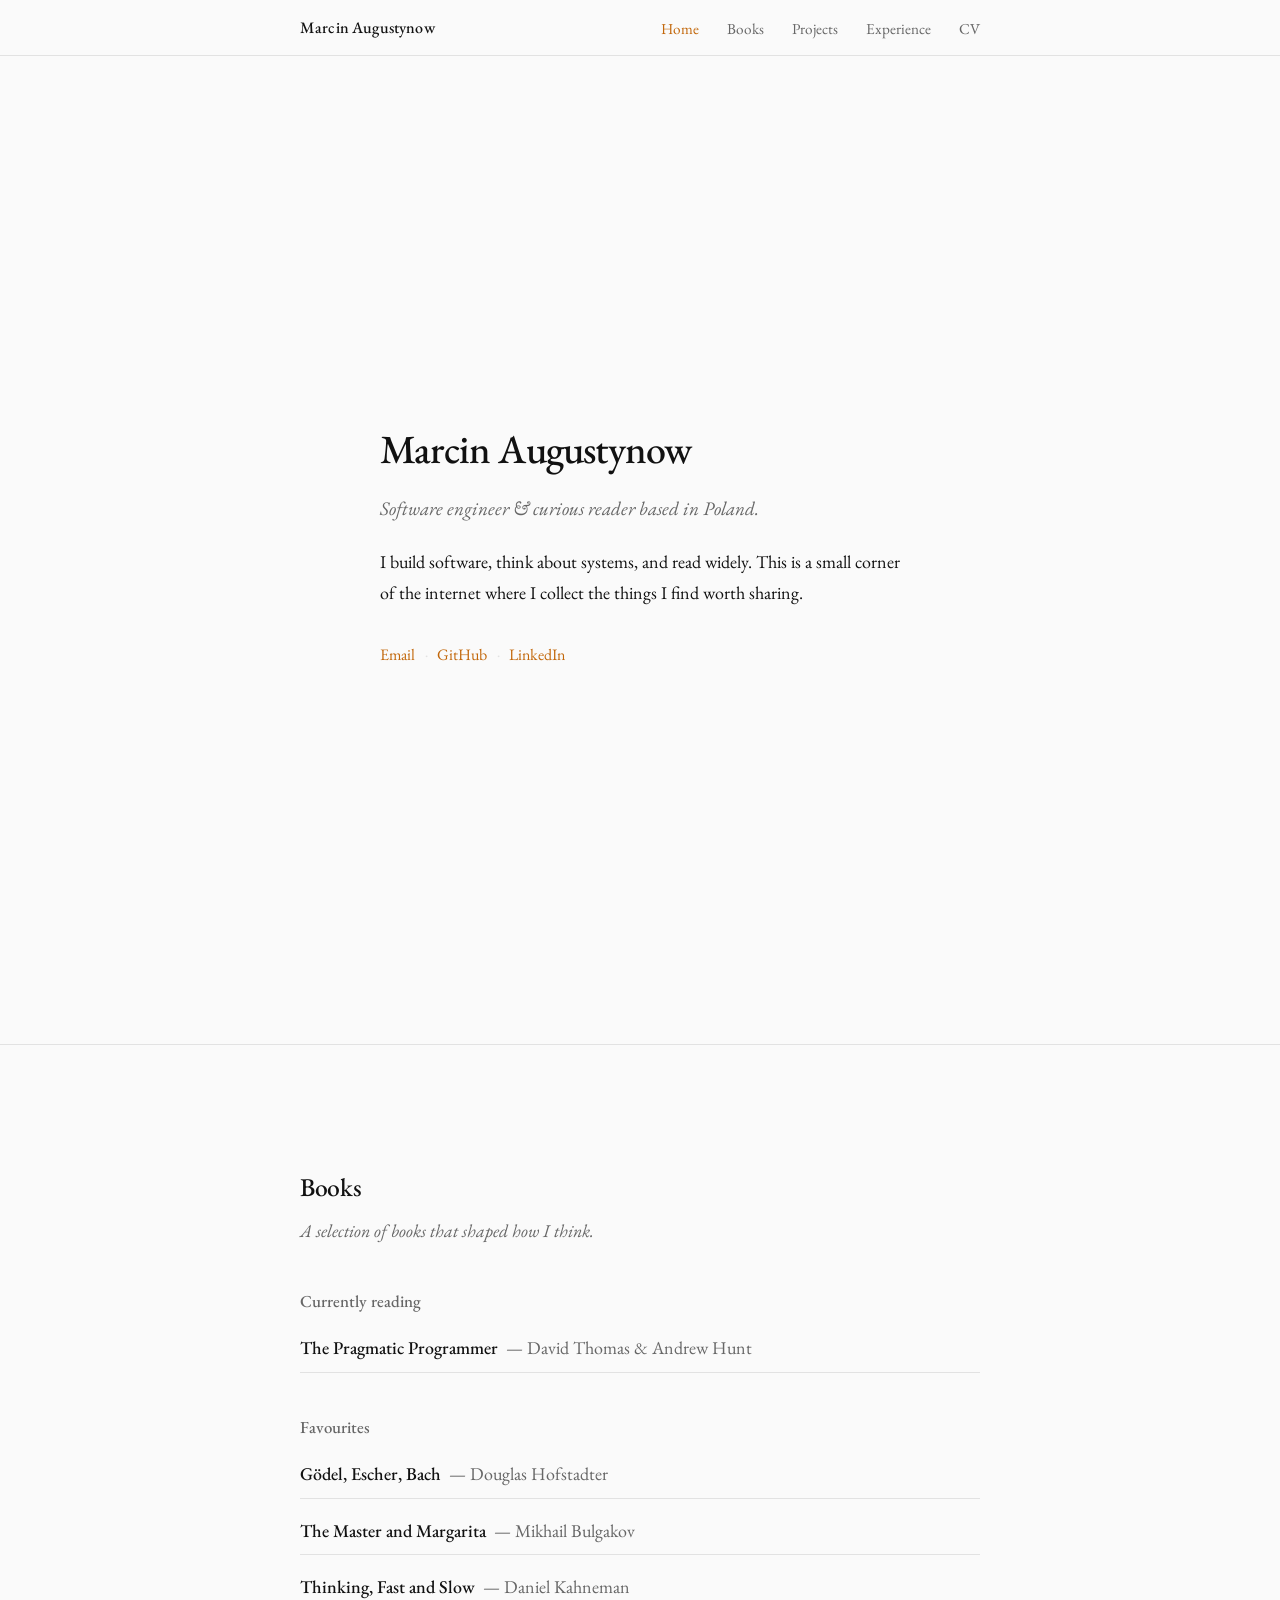
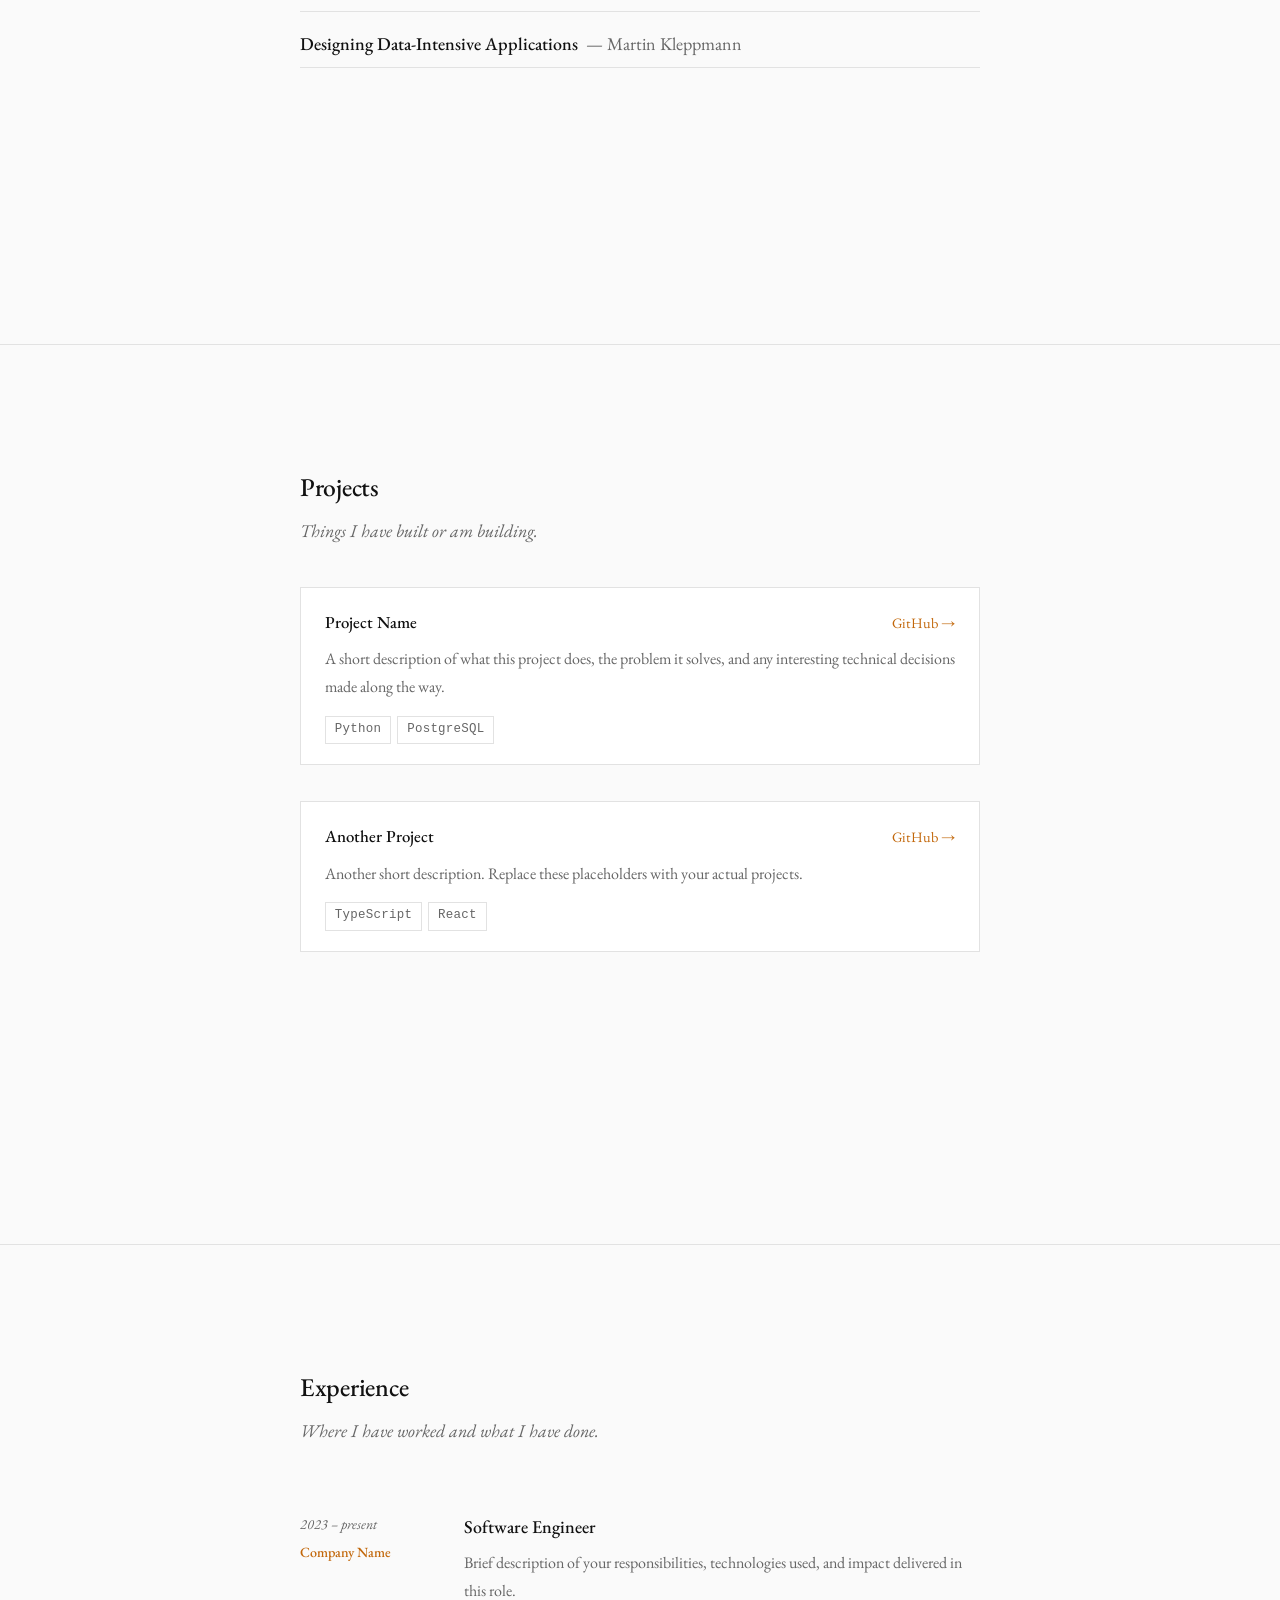
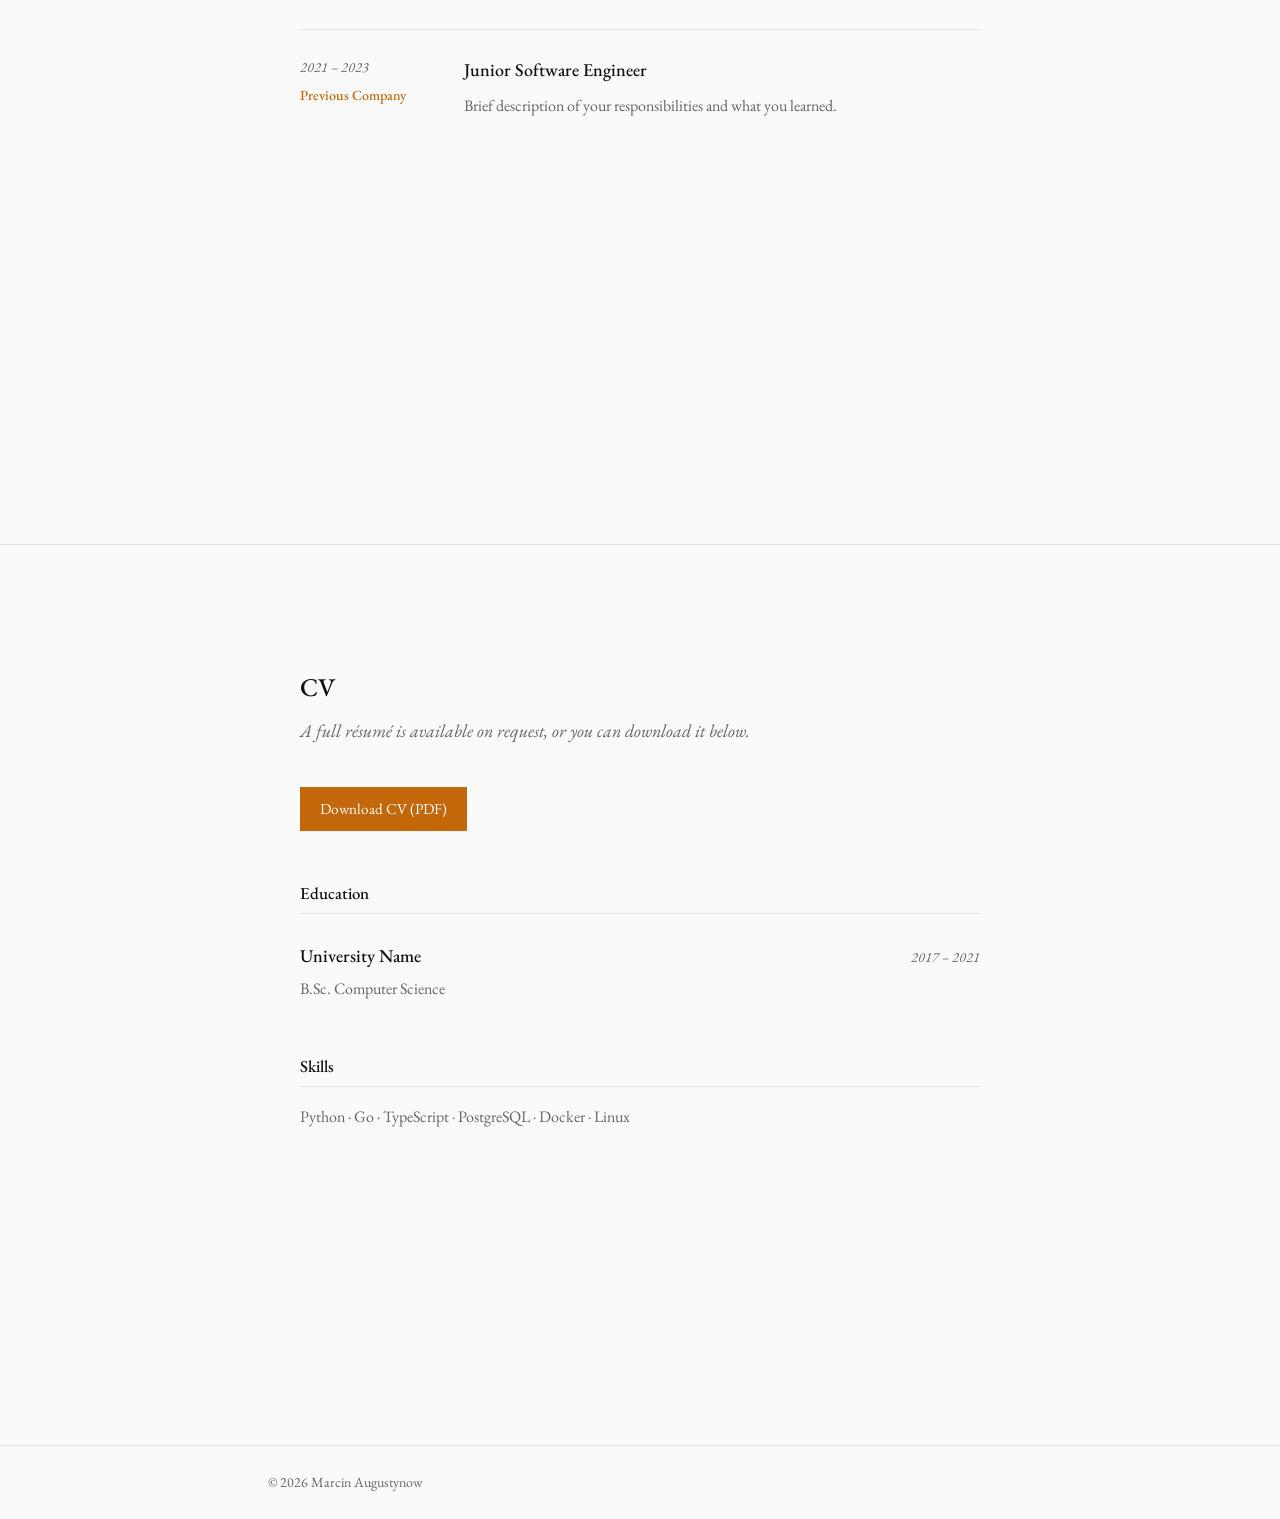
==== index.html @ 5ce3e556 "initial commit" ====
<!DOCTYPE html>
<html lang="en">
<head>
  <meta charset="UTF-8" />
  <meta name="viewport" content="width=device-width, initial-scale=1.0" />
  <title>Marcin Augustynow</title>
  <link rel="preconnect" href="https://fonts.googleapis.com" />
  <link rel="preconnect" href="https://fonts.gstatic.com" crossorigin />
  <link href="https://fonts.googleapis.com/css2?family=EB+Garamond:ital,wght@0,400;0,500;1,400&display=swap" rel="stylesheet" />
  <link rel="stylesheet" href="style.css" />
</head>
<body>

  <nav id="nav">
    <div class="nav-inner">
      <span class="nav-name">Marcin Augustynow</span>
      <ul class="nav-links">
        <li><a href="#home">Home</a></li>
        <li><a href="#books">Books</a></li>
        <li><a href="#projects">Projects</a></li>
        <li><a href="#experience">Experience</a></li>
        <li><a href="#cv">CV</a></li>
      </ul>
    </div>
  </nav>

  <main>

    <!-- HOME -->
    <section id="home">
      <div class="section-inner home-inner">
        <h1>Marcin Augustynow</h1>
        <p class="tagline">Software engineer &amp; curious reader based in Poland.</p>
        <p class="bio">
          I build software, think about systems, and read widely.
          This is a small corner of the internet where I collect the things I find worth sharing.
        </p>
        <div class="contact-links">
          <a href="mailto:marcin.augustynow@gmail.com">Email</a>
          <span class="sep">&middot;</span>
          <a href="https://github.com/augustynow" target="_blank" rel="noopener">GitHub</a>
          <span class="sep">&middot;</span>
          <a href="https://linkedin.com/in/augustynow" target="_blank" rel="noopener">LinkedIn</a>
        </div>
      </div>
    </section>

    <!-- BOOKS -->
    <section id="books">
      <div class="section-inner">
        <h2>Books</h2>
        <p class="section-desc">A selection of books that shaped how I think.</p>

        <div class="book-list">

          <div class="book-group">
            <h3>Currently reading</h3>
            <ul>
              <li>
                <span class="book-title">The Pragmatic Programmer</span>
                <span class="book-author">— David Thomas &amp; Andrew Hunt</span>
              </li>
            </ul>
          </div>

          <div class="book-group">
            <h3>Favourites</h3>
            <ul>
              <li>
                <span class="book-title">Gödel, Escher, Bach</span>
                <span class="book-author">— Douglas Hofstadter</span>
              </li>
              <li>
                <span class="book-title">The Master and Margarita</span>
                <span class="book-author">— Mikhail Bulgakov</span>
              </li>
              <li>
                <span class="book-title">Thinking, Fast and Slow</span>
                <span class="book-author">— Daniel Kahneman</span>
              </li>
              <li>
                <span class="book-title">Designing Data-Intensive Applications</span>
                <span class="book-author">— Martin Kleppmann</span>
              </li>
            </ul>
          </div>

        </div>
      </div>
    </section>

    <!-- PROJECTS -->
    <section id="projects">
      <div class="section-inner">
        <h2>Projects</h2>
        <p class="section-desc">Things I have built or am building.</p>

        <div class="project-list">

          <div class="project">
            <div class="project-header">
              <span class="project-name">Project Name</span>
              <a class="project-link" href="https://github.com/augustynow" target="_blank" rel="noopener">GitHub &rarr;</a>
            </div>
            <p class="project-desc">
              A short description of what this project does, the problem it solves,
              and any interesting technical decisions made along the way.
            </p>
            <div class="project-tags">
              <span class="tag">Python</span>
              <span class="tag">PostgreSQL</span>
            </div>
          </div>

          <div class="project">
            <div class="project-header">
              <span class="project-name">Another Project</span>
              <a class="project-link" href="https://github.com/augustynow" target="_blank" rel="noopener">GitHub &rarr;</a>
            </div>
            <p class="project-desc">
              Another short description. Replace these placeholders with your actual projects.
            </p>
            <div class="project-tags">
              <span class="tag">TypeScript</span>
              <span class="tag">React</span>
            </div>
          </div>

        </div>
      </div>
    </section>

    <!-- EXPERIENCE -->
    <section id="experience">
      <div class="section-inner">
        <h2>Experience</h2>
        <p class="section-desc">Where I have worked and what I have done.</p>

        <div class="timeline">

          <div class="timeline-item">
            <div class="timeline-meta">
              <span class="timeline-period">2023 &ndash; present</span>
              <span class="timeline-company">Company Name</span>
            </div>
            <div class="timeline-body">
              <div class="timeline-role">Software Engineer</div>
              <p>
                Brief description of your responsibilities, technologies used,
                and impact delivered in this role.
              </p>
            </div>
          </div>

          <div class="timeline-item">
            <div class="timeline-meta">
              <span class="timeline-period">2021 &ndash; 2023</span>
              <span class="timeline-company">Previous Company</span>
            </div>
            <div class="timeline-body">
              <div class="timeline-role">Junior Software Engineer</div>
              <p>
                Brief description of your responsibilities and what you learned.
              </p>
            </div>
          </div>

        </div>
      </div>
    </section>

    <!-- CV -->
    <section id="cv">
      <div class="section-inner cv-inner">
        <h2>CV</h2>
        <p class="section-desc">
          A full r&eacute;sum&eacute; is available on request, or you can download it below.
        </p>
        <a class="cv-download" href="cv.pdf" download>Download CV (PDF)</a>

        <div class="cv-block">
          <h3>Education</h3>
          <div class="cv-entry">
            <div class="cv-entry-meta">
              <span class="cv-entry-place">University Name</span>
              <span class="cv-entry-period">2017 &ndash; 2021</span>
            </div>
            <div class="cv-entry-role">B.Sc. Computer Science</div>
          </div>
        </div>

        <div class="cv-block">
          <h3>Skills</h3>
          <p class="skills-line">
            Python &middot; Go &middot; TypeScript &middot; PostgreSQL &middot; Docker &middot; Linux
          </p>
        </div>
      </div>
    </section>

  </main>

  <footer>
    <div class="footer-inner">
      <span>&copy; 2026 Marcin Augustynow</span>
    </div>
  </footer>

  <script>
    // Highlight active nav link based on scroll position
    const sections = document.querySelectorAll('section[id]');
    const navLinks = document.querySelectorAll('.nav-links a');

    function setActive() {
      let current = '';
      sections.forEach(section => {
        if (window.scrollY >= section.offsetTop - 80) {
          current = section.getAttribute('id');
        }
      });
      navLinks.forEach(link => {
        link.classList.toggle('active', link.getAttribute('href') === '#' + current);
      });
    }

    window.addEventListener('scroll', setActive, { passive: true });
    setActive();
  </script>

</body>
</html>
---- style.css ----
/* ─── Reset & Base ────────────────────────────────────────────────────────── */

*, *::before, *::after {
  box-sizing: border-box;
  margin: 0;
  padding: 0;
}

:root {
  --bg:        #fafafa;
  --text:      #111111;
  --muted:     #666666;
  --border:    #e2e2e2;
  --accent:    #c2670a;
  --accent-h:  #a0540a;
  --nav-h:     56px;
  --max-w:     680px;
}

html {
  scroll-behavior: smooth;
  scroll-padding-top: var(--nav-h);
}

body {
  font-family: 'EB Garamond', Georgia, serif;
  font-size: 1.125rem;
  line-height: 1.75;
  background: var(--bg);
  color: var(--text);
}

/* ─── Nav ─────────────────────────────────────────────────────────────────── */

#nav {
  position: fixed;
  top: 0;
  left: 0;
  right: 0;
  height: var(--nav-h);
  background: var(--bg);
  border-bottom: 1px solid var(--border);
  z-index: 100;
}

.nav-inner {
  max-width: calc(var(--max-w) + 4rem);
  margin: 0 auto;
  padding: 0 2rem;
  height: 100%;
  display: flex;
  align-items: center;
  justify-content: space-between;
}

.nav-name {
  font-size: 1rem;
  font-weight: 500;
  letter-spacing: 0.01em;
  color: var(--text);
}

.nav-links {
  list-style: none;
  display: flex;
  gap: 1.75rem;
}

.nav-links a {
  font-size: 0.95rem;
  text-decoration: none;
  color: var(--muted);
  transition: color 0.15s;
}

.nav-links a:hover,
.nav-links a.active {
  color: var(--accent);
}

/* ─── Sections ────────────────────────────────────────────────────────────── */

section {
  min-height: 100vh;
  padding: calc(var(--nav-h) + 4rem) 2rem 5rem;
  border-bottom: 1px solid var(--border);
}

section:last-of-type {
  border-bottom: none;
}

.section-inner {
  max-width: var(--max-w);
  margin: 0 auto;
}

h2 {
  font-size: 1.6rem;
  font-weight: 500;
  margin-bottom: 0.35rem;
  letter-spacing: -0.01em;
}

h3 {
  font-size: 1.05rem;
  font-weight: 500;
  margin-bottom: 0.5rem;
  color: var(--muted);
}

.section-desc {
  color: var(--muted);
  margin-bottom: 2.5rem;
  font-style: italic;
}

/* ─── Home ────────────────────────────────────────────────────────────────── */

.home-inner {
  display: flex;
  flex-direction: column;
  justify-content: center;
  min-height: calc(100vh - var(--nav-h));
  padding-top: 0;
}

section#home {
  display: flex;
  align-items: center;
}

h1 {
  font-size: 2.5rem;
  font-weight: 500;
  letter-spacing: -0.02em;
  margin-bottom: 0.5rem;
}

.tagline {
  font-size: 1.2rem;
  color: var(--muted);
  font-style: italic;
  margin-bottom: 1.25rem;
}

.bio {
  max-width: 520px;
  margin-bottom: 2rem;
}

.contact-links {
  display: flex;
  align-items: center;
  gap: 0.6rem;
  font-size: 1rem;
}

.contact-links a {
  color: var(--accent);
  text-decoration: none;
  border-bottom: 1px solid transparent;
  transition: border-color 0.15s;
}

.contact-links a:hover {
  border-color: var(--accent);
}

.sep {
  color: var(--border);
}

/* ─── Books ───────────────────────────────────────────────────────────────── */

.book-list {
  display: flex;
  flex-direction: column;
  gap: 2.5rem;
}

.book-group ul {
  list-style: none;
  display: flex;
  flex-direction: column;
  gap: 0.5rem;
}

.book-group li {
  padding: 0.5rem 0;
  border-bottom: 1px solid var(--border);
}

.book-title {
  font-weight: 500;
}

.book-author {
  color: var(--muted);
  margin-left: 0.25rem;
}

/* ─── Projects ────────────────────────────────────────────────────────────── */

.project-list {
  display: flex;
  flex-direction: column;
  gap: 2.25rem;
}

.project {
  padding: 1.25rem 1.5rem;
  border: 1px solid var(--border);
  background: #fff;
}

.project-header {
  display: flex;
  justify-content: space-between;
  align-items: baseline;
  margin-bottom: 0.5rem;
}

.project-name {
  font-weight: 500;
  font-size: 1.05rem;
}

.project-link {
  font-size: 0.9rem;
  color: var(--accent);
  text-decoration: none;
  transition: color 0.15s;
}

.project-link:hover {
  color: var(--accent-h);
}

.project-desc {
  color: var(--muted);
  font-size: 1rem;
  margin-bottom: 0.9rem;
}

.project-tags {
  display: flex;
  flex-wrap: wrap;
  gap: 0.4rem;
}

.tag {
  font-size: 0.78rem;
  font-family: ui-monospace, 'Courier New', monospace;
  padding: 0.15rem 0.55rem;
  border: 1px solid var(--border);
  color: var(--muted);
  letter-spacing: 0.02em;
}

/* ─── Experience ──────────────────────────────────────────────────────────── */

.timeline {
  display: flex;
  flex-direction: column;
  gap: 0;
}

.timeline-item {
  display: grid;
  grid-template-columns: 9rem 1fr;
  gap: 1.25rem;
  padding: 1.5rem 0;
  border-bottom: 1px solid var(--border);
}

.timeline-item:last-child {
  border-bottom: none;
}

.timeline-meta {
  display: flex;
  flex-direction: column;
  gap: 0.2rem;
  padding-top: 0.1rem;
}

.timeline-period {
  font-size: 0.88rem;
  color: var(--muted);
  font-style: italic;
  white-space: nowrap;
}

.timeline-company {
  font-size: 0.88rem;
  color: var(--accent);
  font-weight: 500;
}

.timeline-role {
  font-weight: 500;
  margin-bottom: 0.4rem;
}

.timeline-body p {
  color: var(--muted);
  font-size: 1rem;
}

/* ─── CV ──────────────────────────────────────────────────────────────────── */

.cv-download {
  display: inline-block;
  margin-bottom: 3rem;
  padding: 0.55rem 1.25rem;
  background: var(--accent);
  color: #fff;
  text-decoration: none;
  font-size: 0.95rem;
  transition: background 0.15s;
}

.cv-download:hover {
  background: var(--accent-h);
}

.cv-block {
  margin-bottom: 2.5rem;
}

.cv-block h3 {
  margin-bottom: 1rem;
  padding-bottom: 0.3rem;
  border-bottom: 1px solid var(--border);
  color: var(--text);
}

.cv-entry {
  padding: 0.6rem 0;
}

.cv-entry-meta {
  display: flex;
  justify-content: space-between;
  align-items: baseline;
  margin-bottom: 0.2rem;
}

.cv-entry-place {
  font-weight: 500;
}

.cv-entry-period {
  font-size: 0.88rem;
  color: var(--muted);
  font-style: italic;
}

.cv-entry-role {
  color: var(--muted);
  font-size: 1rem;
}

.skills-line {
  color: var(--muted);
  font-size: 1rem;
}

/* ─── Footer ──────────────────────────────────────────────────────────────── */

footer {
  padding: 1.5rem 2rem;
  border-top: 1px solid var(--border);
}

.footer-inner {
  max-width: calc(var(--max-w) + 4rem);
  margin: 0 auto;
  color: var(--muted);
  font-size: 0.88rem;
}

/* ─── Responsive ──────────────────────────────────────────────────────────── */

@media (max-width: 640px) {
  .nav-name {
    display: none;
  }

  .nav-links {
    gap: 1.1rem;
  }

  h1 {
    font-size: 1.9rem;
  }

  .timeline-item {
    grid-template-columns: 1fr;
    gap: 0.4rem;
  }

  .timeline-meta {
    flex-direction: row;
    gap: 0.75rem;
  }
}
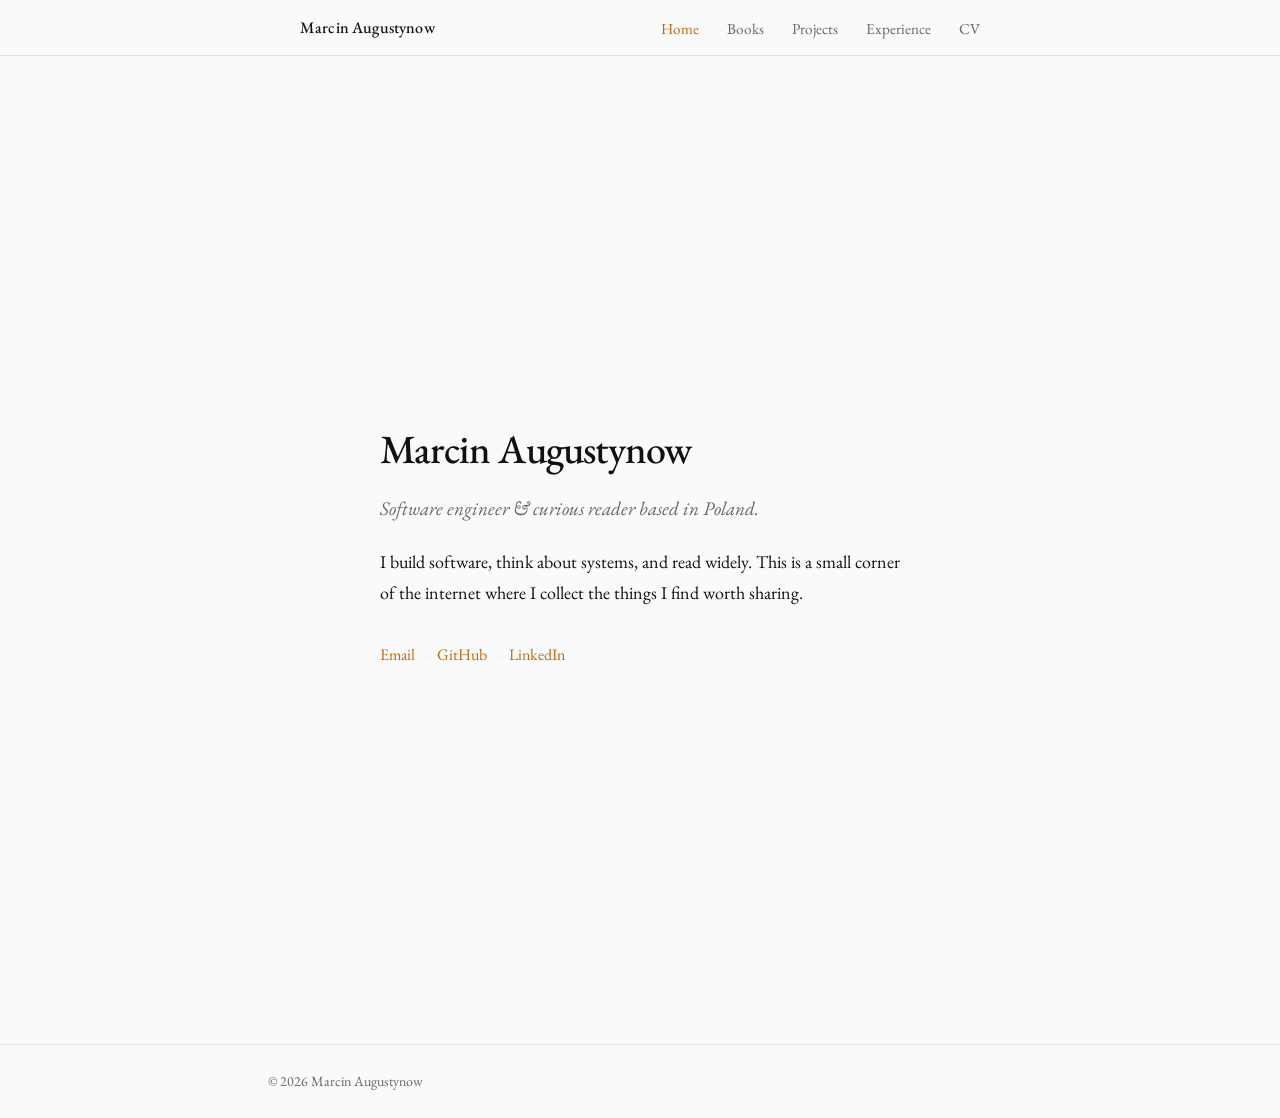
==== commit cae850cb: "layout changes" ====
--- a/index.html
+++ b/index.html
@@ -15,11 +15,11 @@
     <div class="nav-inner">
       <span class="nav-name">Marcin Augustynow</span>
       <ul class="nav-links">
-        <li><a href="#home">Home</a></li>
-        <li><a href="#books">Books</a></li>
-        <li><a href="#projects">Projects</a></li>
-        <li><a href="#experience">Experience</a></li>
-        <li><a href="#cv">CV</a></li>
+        <li><a href="#home" class="nav-tab active">Home</a></li>
+        <li><a href="#books" class="nav-tab">Books</a></li>
+        <li><a href="#projects" class="nav-tab">Projects</a></li>
+        <li><a href="#experience" class="nav-tab">Experience</a></li>
+        <li><a href="#cv" class="nav-tab">CV</a></li>
       </ul>
     </div>
   </nav>
@@ -46,7 +46,7 @@
     </section>
 
     <!-- BOOKS -->
-    <section id="books">
+    <section id="books" class="tab-hidden">
       <div class="section-inner">
         <h2>Books</h2>
         <p class="section-desc">A selection of books that shaped how I think.</p>
@@ -90,7 +90,7 @@
     </section>
 
     <!-- PROJECTS -->
-    <section id="projects">
+    <section id="projects" class="tab-hidden">
       <div class="section-inner">
         <h2>Projects</h2>
         <p class="section-desc">Things I have built or am building.</p>
@@ -131,7 +131,7 @@
     </section>
 
     <!-- EXPERIENCE -->
-    <section id="experience">
+    <section id="experience" class="tab-hidden">
       <div class="section-inner">
         <h2>Experience</h2>
         <p class="section-desc">Where I have worked and what I have done.</p>
@@ -170,7 +170,7 @@
     </section>
 
     <!-- CV -->
-    <section id="cv">
+    <section id="cv" class="tab-hidden">
       <div class="section-inner cv-inner">
         <h2>CV</h2>
         <p class="section-desc">
@@ -207,24 +207,23 @@
   </footer>
 
   <script>
-    // Highlight active nav link based on scroll position
+    const tabs = document.querySelectorAll('.nav-tab');
     const sections = document.querySelectorAll('section[id]');
-    const navLinks = document.querySelectorAll('.nav-links a');
-
-    function setActive() {
-      let current = '';
-      sections.forEach(section => {
-        if (window.scrollY >= section.offsetTop - 80) {
-          current = section.getAttribute('id');
-        }
+
+    tabs.forEach(tab => {
+      tab.addEventListener('click', e => {
+        e.preventDefault();
+        const target = tab.getAttribute('href').slice(1);
+
+        sections.forEach(s => s.classList.add('tab-hidden'));
+        document.getElementById(target).classList.remove('tab-hidden');
+
+        tabs.forEach(t => t.classList.remove('active'));
+        tab.classList.add('active');
+
+        window.scrollTo(0, 0);
       });
-      navLinks.forEach(link => {
-        link.classList.toggle('active', link.getAttribute('href') === '#' + current);
-      });
-    }
-
-    window.addEventListener('scroll', setActive, { passive: true });
-    setActive();
+    });
   </script>
 
 </body>
--- a/style.css
+++ b/style.css
@@ -78,16 +78,17 @@
   color: var(--accent);
 }
 
+/* ─── Tab visibility ──────────────────────────────────────────────────────── */
+
+.tab-hidden {
+  display: none;
+}
+
 /* ─── Sections ────────────────────────────────────────────────────────────── */
 
 section {
   min-height: 100vh;
   padding: calc(var(--nav-h) + 4rem) 2rem 5rem;
-  border-bottom: 1px solid var(--border);
-}
-
-section:last-of-type {
-  border-bottom: none;
 }
 
 .section-inner {
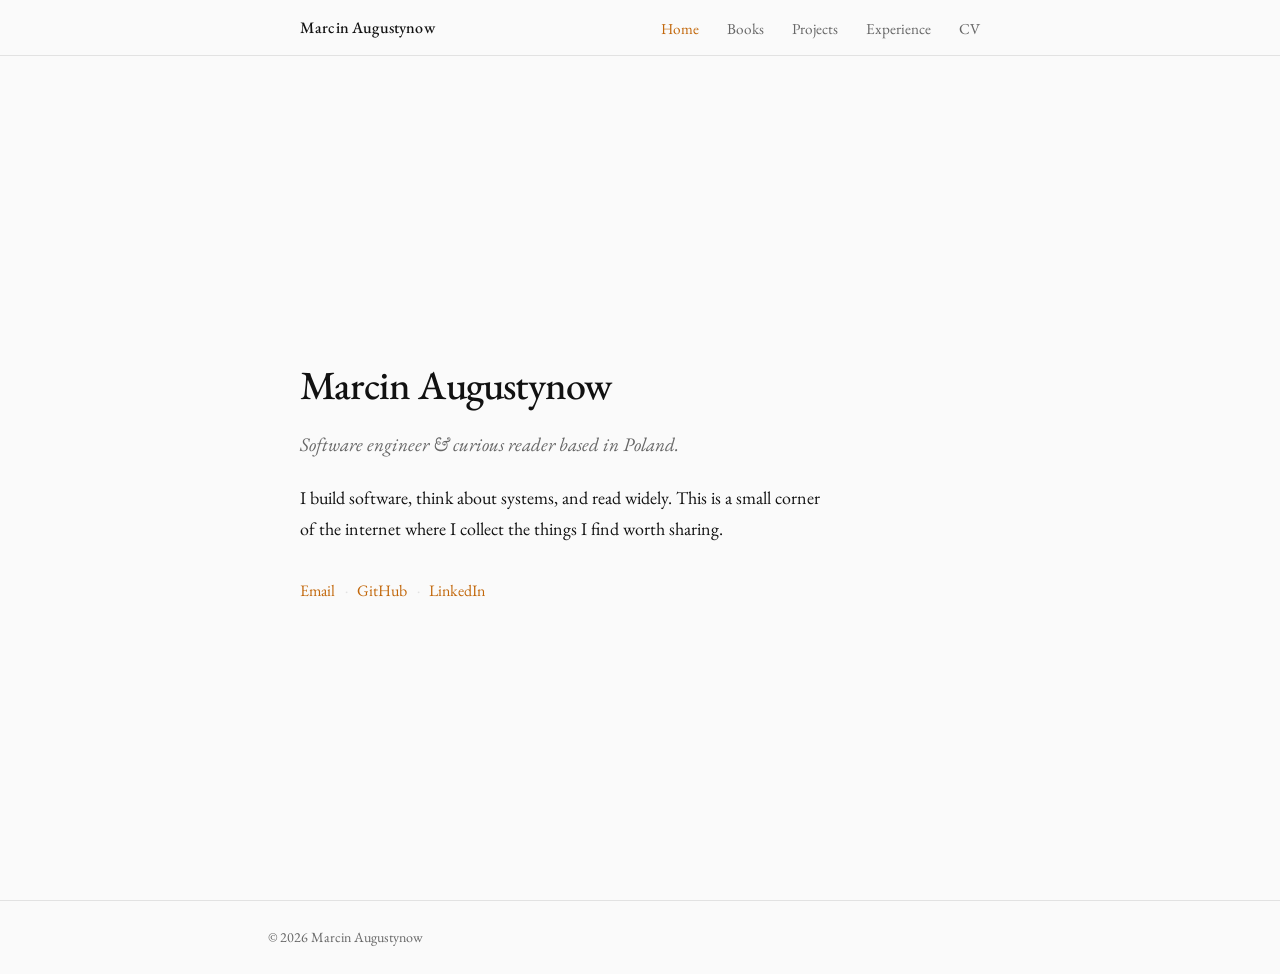
==== commit e0007c8e: "layout changes again" ====
--- a/index.html
+++ b/index.html
@@ -210,20 +210,33 @@
     const tabs = document.querySelectorAll('.nav-tab');
     const sections = document.querySelectorAll('section[id]');
 
+    function showSection(id) {
+      const target = document.getElementById(id);
+      if (!target) return;
+
+      sections.forEach(s => s.classList.add('tab-hidden'));
+      target.classList.remove('tab-hidden');
+
+      tabs.forEach(t => {
+        t.classList.toggle('active', t.getAttribute('href') === '#' + id);
+      });
+
+      window.scrollTo(0, 0);
+    }
+
     tabs.forEach(tab => {
       tab.addEventListener('click', e => {
         e.preventDefault();
-        const target = tab.getAttribute('href').slice(1);
-
-        sections.forEach(s => s.classList.add('tab-hidden'));
-        document.getElementById(target).classList.remove('tab-hidden');
-
-        tabs.forEach(t => t.classList.remove('active'));
-        tab.classList.add('active');
-
-        window.scrollTo(0, 0);
+        const id = tab.getAttribute('href').slice(1);
+        history.replaceState(null, '', '#' + id);
+        showSection(id);
       });
     });
+
+    const initial = window.location.hash.slice(1);
+    if (initial && document.getElementById(initial)) {
+      showSection(initial);
+    }
   </script>
 
 </body>
--- a/style.css
+++ b/style.css
@@ -118,17 +118,15 @@
 
 /* ─── Home ────────────────────────────────────────────────────────────────── */
 
+section#home {
+  min-height: 100vh;
+  padding: var(--nav-h) 2rem 0;
+  display: flex;
+  align-items: center;
+}
+
 .home-inner {
-  display: flex;
-  flex-direction: column;
-  justify-content: center;
-  min-height: calc(100vh - var(--nav-h));
-  padding-top: 0;
-}
-
-section#home {
-  display: flex;
-  align-items: center;
+  width: 100%;
 }
 
 h1 {
